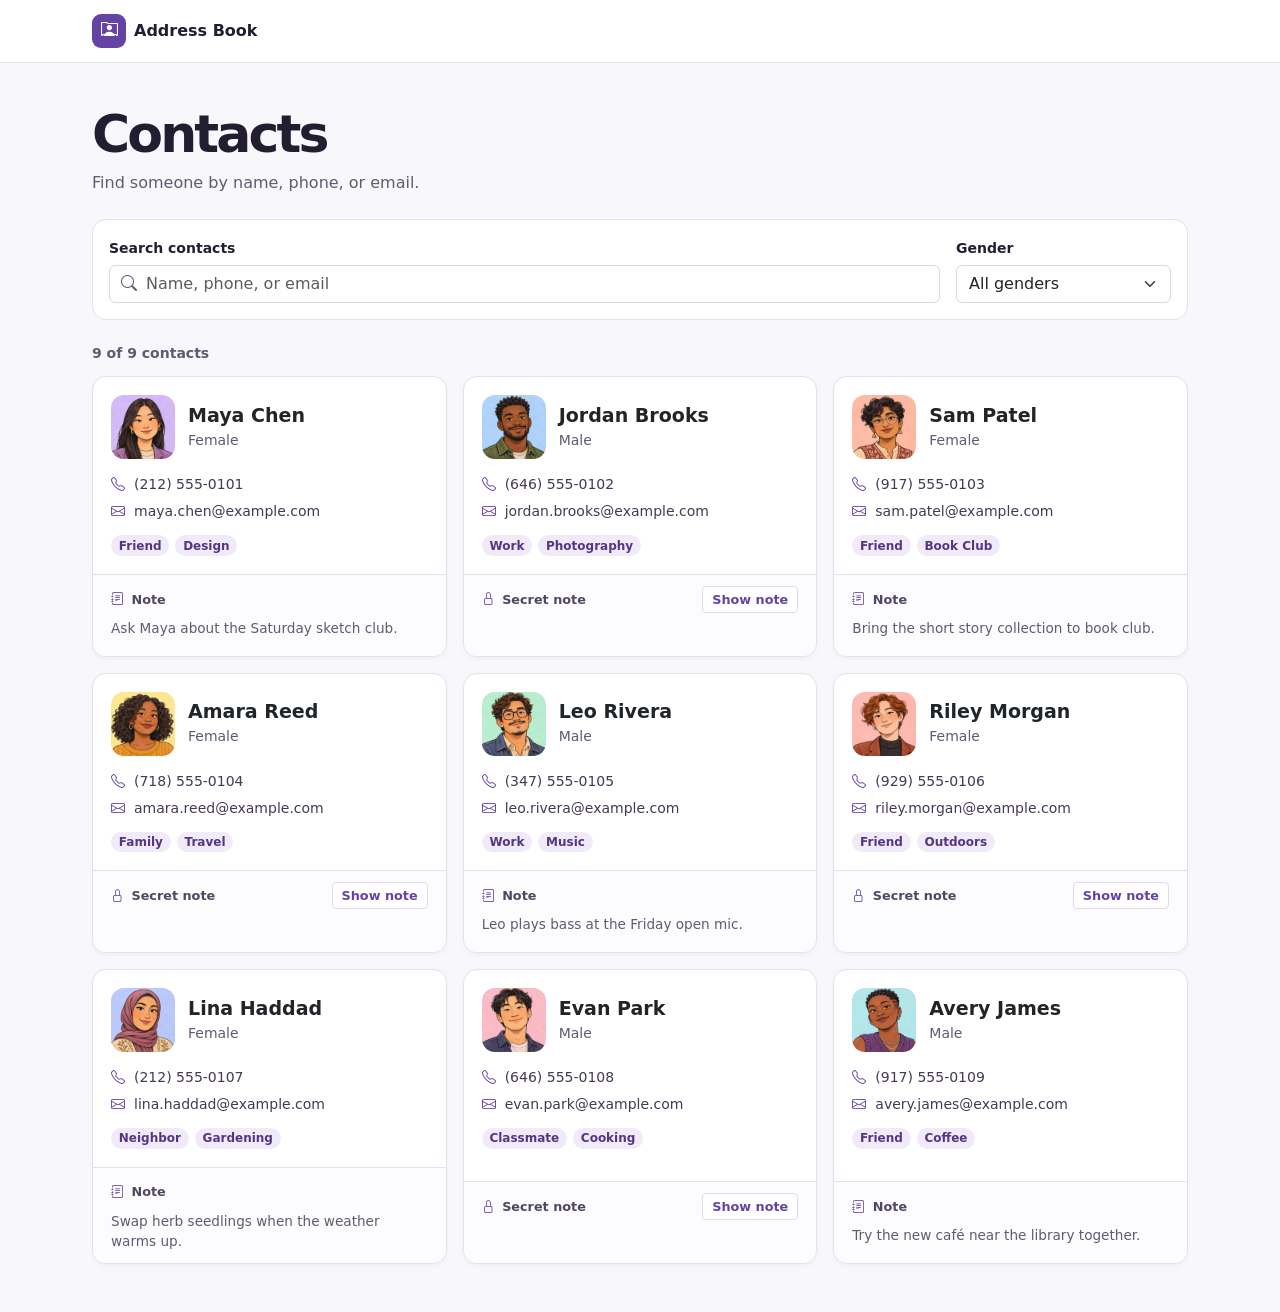
==== Nov 18th/index.html @ 83570fe6 "Add Nov 18th contacts array lab" ====
<!doctype html>
<html lang="en">
<head>
  <meta charset="utf-8">
  <meta name="viewport" content="width=device-width, initial-scale=1">
  <title>Contacts</title>
  <link rel="stylesheet" href="https://cdn.jsdelivr.net/npm/bootstrap@5.3.8/dist/css/bootstrap.min.css">
  <link rel="stylesheet" href="https://cdn.jsdelivr.net/npm/bootstrap-icons@1.13.1/font/bootstrap-icons.min.css">
  <link rel="stylesheet" href="styles.css">
  <script src="app.js" defer></script>
</head>
<body>
  <header class="site-header">
    <div class="container directory d-flex align-items-center gap-2">
      <span class="brand-icon"><i class="bi bi-person-rolodex" aria-hidden="true"></i></span>
      <span class="brand-name">Address Book</span>
    </div>
  </header>

  <main class="container directory">
    <section class="page-heading" aria-labelledby="page-title">
      <h1 id="page-title">Contacts</h1>
      <p>Find someone by name, phone, or email.</p>
    </section>

    <div class="filter-panel">
      <div class="search-field">
        <label class="form-label" for="search">Search contacts</label>
        <div class="input-with-icon">
          <i class="bi bi-search" aria-hidden="true"></i>
          <input class="form-control" type="search" id="search" placeholder="Name, phone, or email">
        </div>
      </div>
      <div class="gender-field">
        <label class="form-label" for="gender">Gender</label>
        <select class="form-select" id="gender">
          <option value="">All genders</option>
          <option value="Male">Male</option>
          <option value="Female">Female</option>
        </select>
      </div>
    </div>

    <p id="result-count" class="result-count" role="status"></p>
    <div id="contact-grid" class="row row-cols-1 row-cols-md-2 row-cols-lg-3 g-3"></div>
    <div id="empty-state" class="empty-state" hidden>
      <i class="bi bi-search" aria-hidden="true"></i>
      <h2>No contacts found</h2>
      <p>Try a different search or gender filter.</p>
      <button type="button" id="clear-filters" class="btn btn-outline-secondary btn-sm">Clear filters</button>
    </div>
  </main>

  <template id="contact-template">
    <div class="col">
      <article class="card contact-card h-100">
        <div class="card-body">
          <div class="contact-header">
            <img class="contact-photo" alt="" width="64" height="64">
            <div>
              <h2 class="contact-name"></h2>
              <p class="contact-gender"></p>
            </div>
          </div>
          <div class="contact-details">
            <div><i class="bi bi-telephone" aria-hidden="true"></i><a class="contact-phone"></a></div>
            <div><i class="bi bi-envelope" aria-hidden="true"></i><a class="contact-email"></a></div>
          </div>
          <ul class="contact-tags list-unstyled" aria-label="Tags"></ul>
        </div>
        <div class="card-footer contact-footer">
          <div class="note-header">
            <span class="note-label"><i class="bi" aria-hidden="true"></i> <span></span></span>
            <button type="button" class="btn btn-sm note-toggle" hidden></button>
          </div>
          <p class="contact-note"></p>
        </div>
      </article>
    </div>
  </template>
  <script type="application/json" id="portrait-data">
{
  "amara": "[data-uri]",
  "avery": "[data-uri]",
  "evan": "[data-uri]",
  "jordan": "[data-uri]",
  "leo": "[data-uri]",
  "lina": "[data-uri]",
  "maya": "[data-uri]",
  "riley": "[data-uri]",
  "sam": "[data-uri]"
}
  </script>
</body>
</html>
---- Nov 18th/styles.css ----
:root {
  --canvas: #f8f7fb;
  --ink: #231d31;
  --muted: #625a71;
  --accent: #6543a5;
  --accent-soft: #f0eaf9;
  --line: #e5e0ed;
}

body {
  background: var(--canvas);
  color: var(--ink);
  font-family: system-ui, sans-serif;
}

.directory { max-width: 1120px; }

.site-header {
  padding: 14px 0;
  background: #fff;
  border-bottom: 1px solid var(--line);
}

.brand-icon {
  display: grid;
  place-items: center;
  width: 34px;
  height: 34px;
  border-radius: 9px;
  background: var(--accent);
  color: #fff;
  font-size: 17px;
}

.brand-name { font-weight: 700; }

main.directory { padding-bottom: 48px; }
.page-heading { margin: 40px 0 24px; }
.page-heading h1 {
  margin: 0 0 6px;
  font-size: clamp(2.25rem, 5vw, 3.25rem);
  font-weight: 750;
  letter-spacing: -0.055em;
}

.page-heading p { margin: 0; color: var(--muted); }

.filter-panel {
  display: flex;
  gap: 16px;
  padding: 16px;
  border: 1px solid var(--line);
  border-radius: 14px;
  background: #fff;
}

.search-field { flex: 1; }
.gender-field { flex: 0 1 215px; }
.form-label { margin-bottom: 6px; font-size: 0.875rem; font-weight: 650; }
.form-control, .form-select { border-color: #dcd5e7; }
.form-control:focus, .form-select:focus {
  border-color: var(--accent);
  box-shadow: 0 0 0 0.2rem var(--accent-soft);
}

.input-with-icon { position: relative; }
.input-with-icon .form-control { padding-left: 36px; }
.input-with-icon > i {
  position: absolute;
  top: 50%;
  left: 12px;
  transform: translateY(-50%);
  color: var(--muted);
  pointer-events: none;
}

.result-count { margin: 23px 0 12px; color: var(--muted); font-size: 0.875rem; font-weight: 650; }

.contact-card {
  border-color: var(--line);
  border-radius: 14px;
  overflow: hidden;
  box-shadow: 0 2px 5px rgb(37 24 65 / 4%);
}

.contact-card .card-body { padding: 18px; }
.contact-header { display: flex; align-items: center; gap: 13px; margin-bottom: 15px; }
.contact-photo { flex: none; border-radius: 13px; object-fit: cover; background: var(--accent-soft); }
.contact-name { margin: 0 0 3px; font-size: 1.19rem; font-weight: 700; }
.contact-gender { margin: 0; color: var(--muted); font-size: 0.875rem; }

.contact-details { display: grid; gap: 6px; font-size: 0.875rem; }
.contact-details > div { display: flex; align-items: baseline; gap: 9px; }
.contact-details i, .note-label i { color: var(--accent); }
.contact-details a { color: #463857; text-decoration: none; overflow-wrap: anywhere; }
.contact-details a:hover { text-decoration: underline; }

.contact-tags { display: flex; flex-wrap: wrap; gap: 6px; margin: 13px 0 0; }
.contact-tags .badge { background: var(--accent-soft); color: #563684; font-weight: 600; }

.contact-footer {
  padding: 10px 18px 12px;
  min-height: 82px;
  background: #fcfbfe;
  border-top-color: var(--line);
}

.note-header { display: flex; min-height: 29px; align-items: center; justify-content: space-between; gap: 8px; }
.note-label { color: #514762; font-size: 0.8rem; font-weight: 650; }
.note-label i { margin-right: 3px; }
.note-toggle {
  padding: 3px 9px;
  background: #fff;
  border-color: #e2d8f0;
  color: var(--accent);
  font-size: 0.8rem;
  font-weight: 650;
}

.note-toggle:hover, .note-toggle:focus-visible { background: var(--accent-soft); border-color: var(--accent); color: #4a2b82; }
.contact-note { margin: 4px 0 0; color: var(--muted); font-size: 0.85rem; }
.empty-state { padding: 38px 20px; text-align: center; border: 1px dashed #cfc4df; border-radius: 14px; }
.empty-state i { color: var(--accent); font-size: 1.4rem; }
.empty-state h2 { margin: 10px 0 6px; font-size: 1.2rem; }
.empty-state p { color: var(--muted); }

@media (max-width: 575px) {
  .page-heading { margin-top: 28px; }
  .filter-panel { flex-direction: column; gap: 12px; }
  .gender-field { flex: auto; }
}
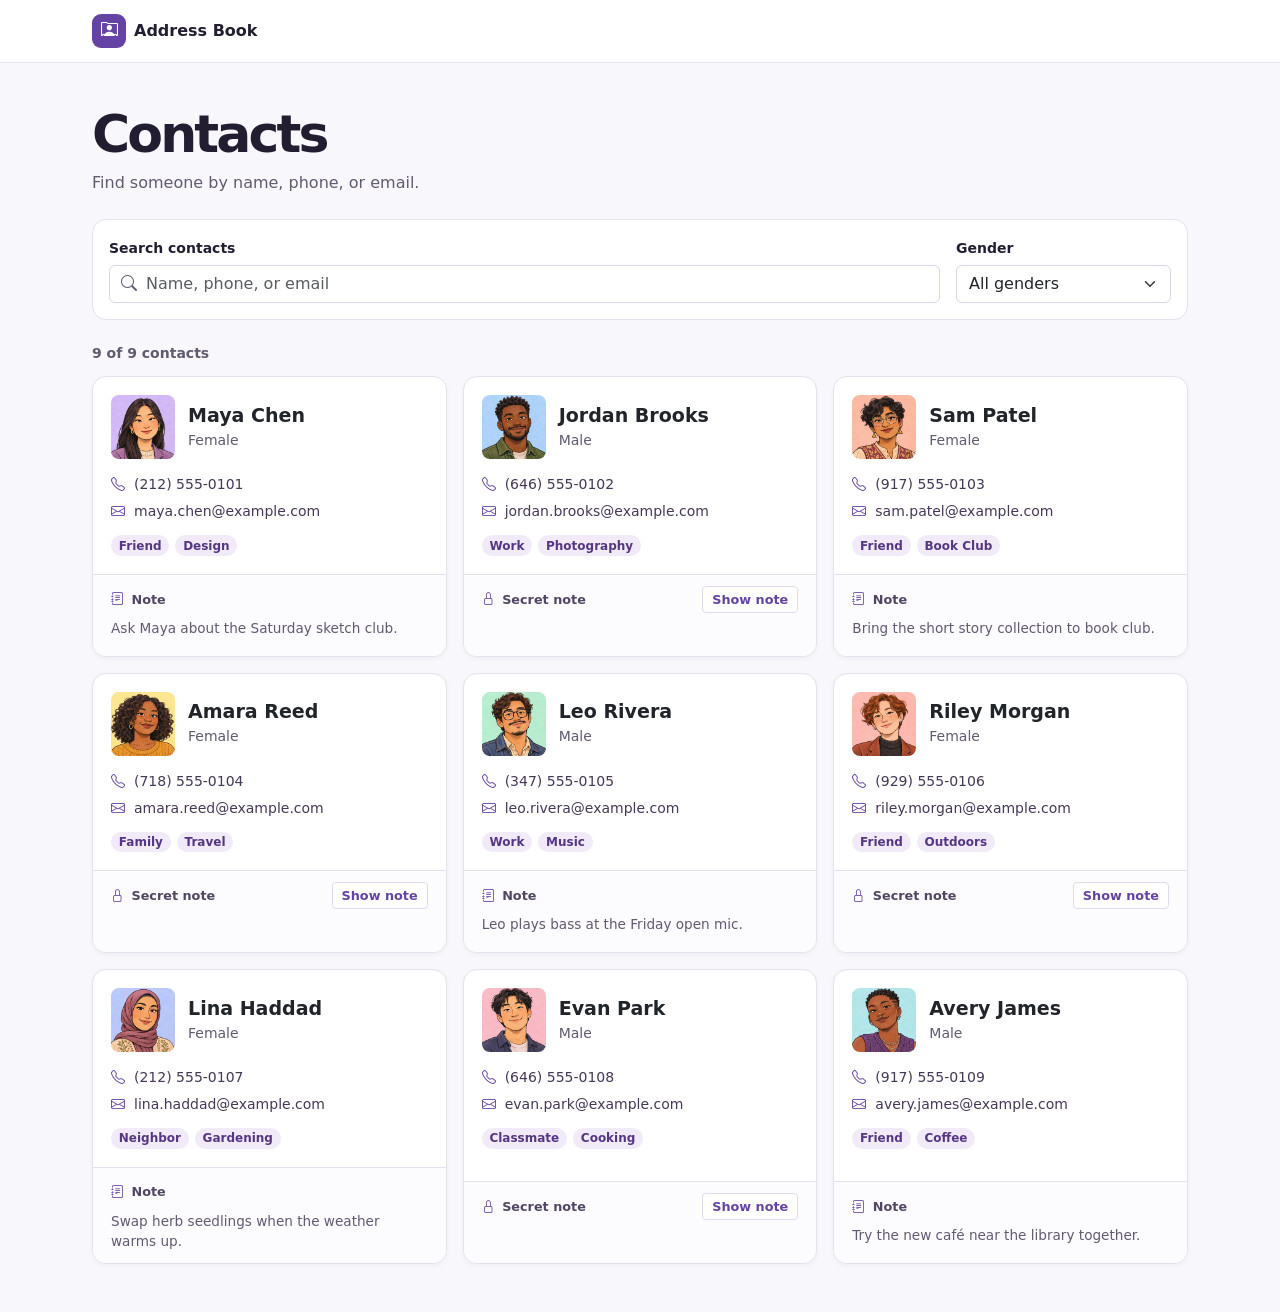
==== commit 88c19474: "Use Bootstrap classes and image files for contact portraits" ====
--- a/Nov 18th/index.html
+++ b/Nov 18th/index.html
@@ -56,7 +56,7 @@
       <article class="card contact-card h-100">
         <div class="card-body">
           <div class="contact-header">
-            <img class="contact-photo" alt="" width="64" height="64">
+            <img class="contact-photo rounded-3 object-fit-cover flex-shrink-0" alt="" width="64" height="64">
             <div>
               <h2 class="contact-name"></h2>
               <p class="contact-gender"></p>
@@ -78,18 +78,5 @@
       </article>
     </div>
   </template>
-  <script type="application/json" id="portrait-data">
-{
-  "amara": "[data-uri]",
-  "avery": "[data-uri]",
-  "evan": "[data-uri]",
-  "jordan": "[data-uri]",
-  "leo": "[data-uri]",
-  "lina": "[data-uri]",
-  "maya": "[data-uri]",
-  "riley": "[data-uri]",
-  "sam": "[data-uri]"
-}
-  </script>
 </body>
 </html>
--- a/Nov 18th/styles.css
+++ b/Nov 18th/styles.css
@@ -85,7 +85,6 @@
 
 .contact-card .card-body { padding: 18px; }
 .contact-header { display: flex; align-items: center; gap: 13px; margin-bottom: 15px; }
-.contact-photo { flex: none; border-radius: 13px; object-fit: cover; background: var(--accent-soft); }
 .contact-name { margin: 0 0 3px; font-size: 1.19rem; font-weight: 700; }
 .contact-gender { margin: 0; color: var(--muted); font-size: 0.875rem; }
 
